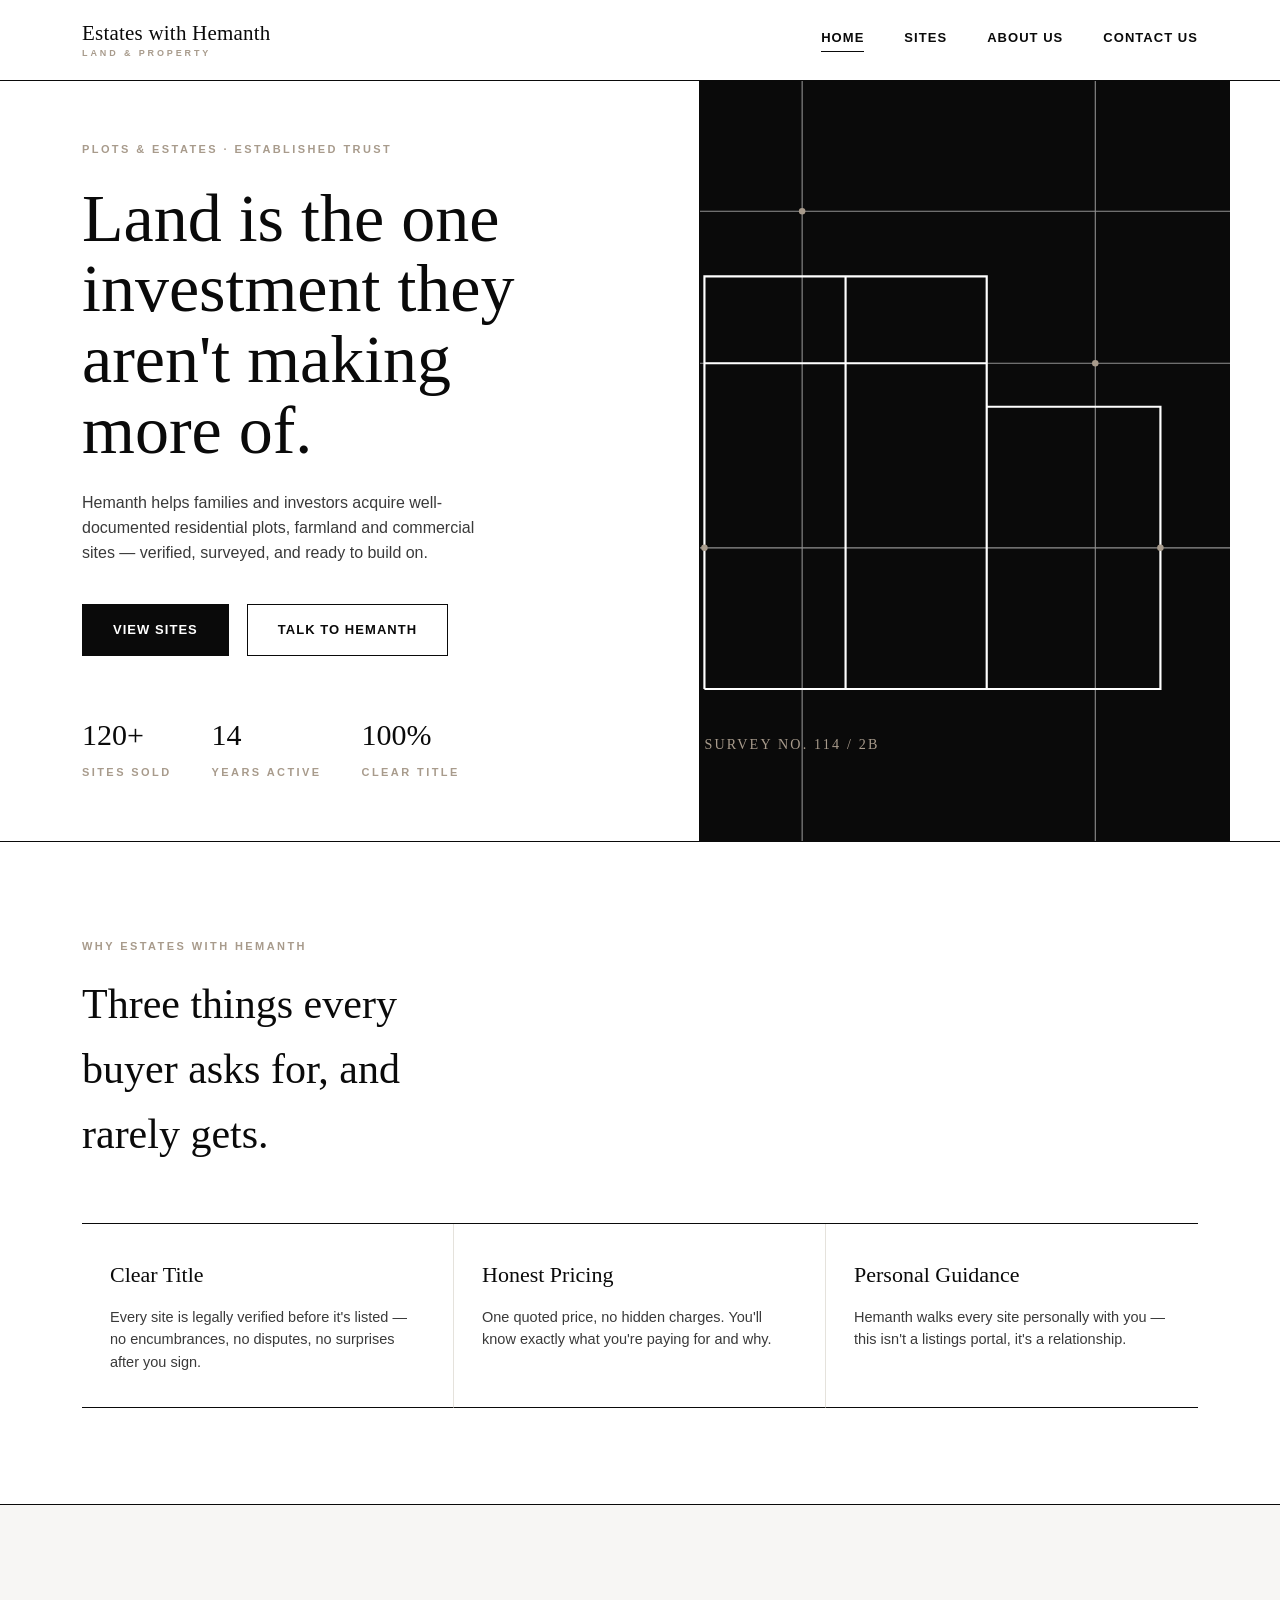
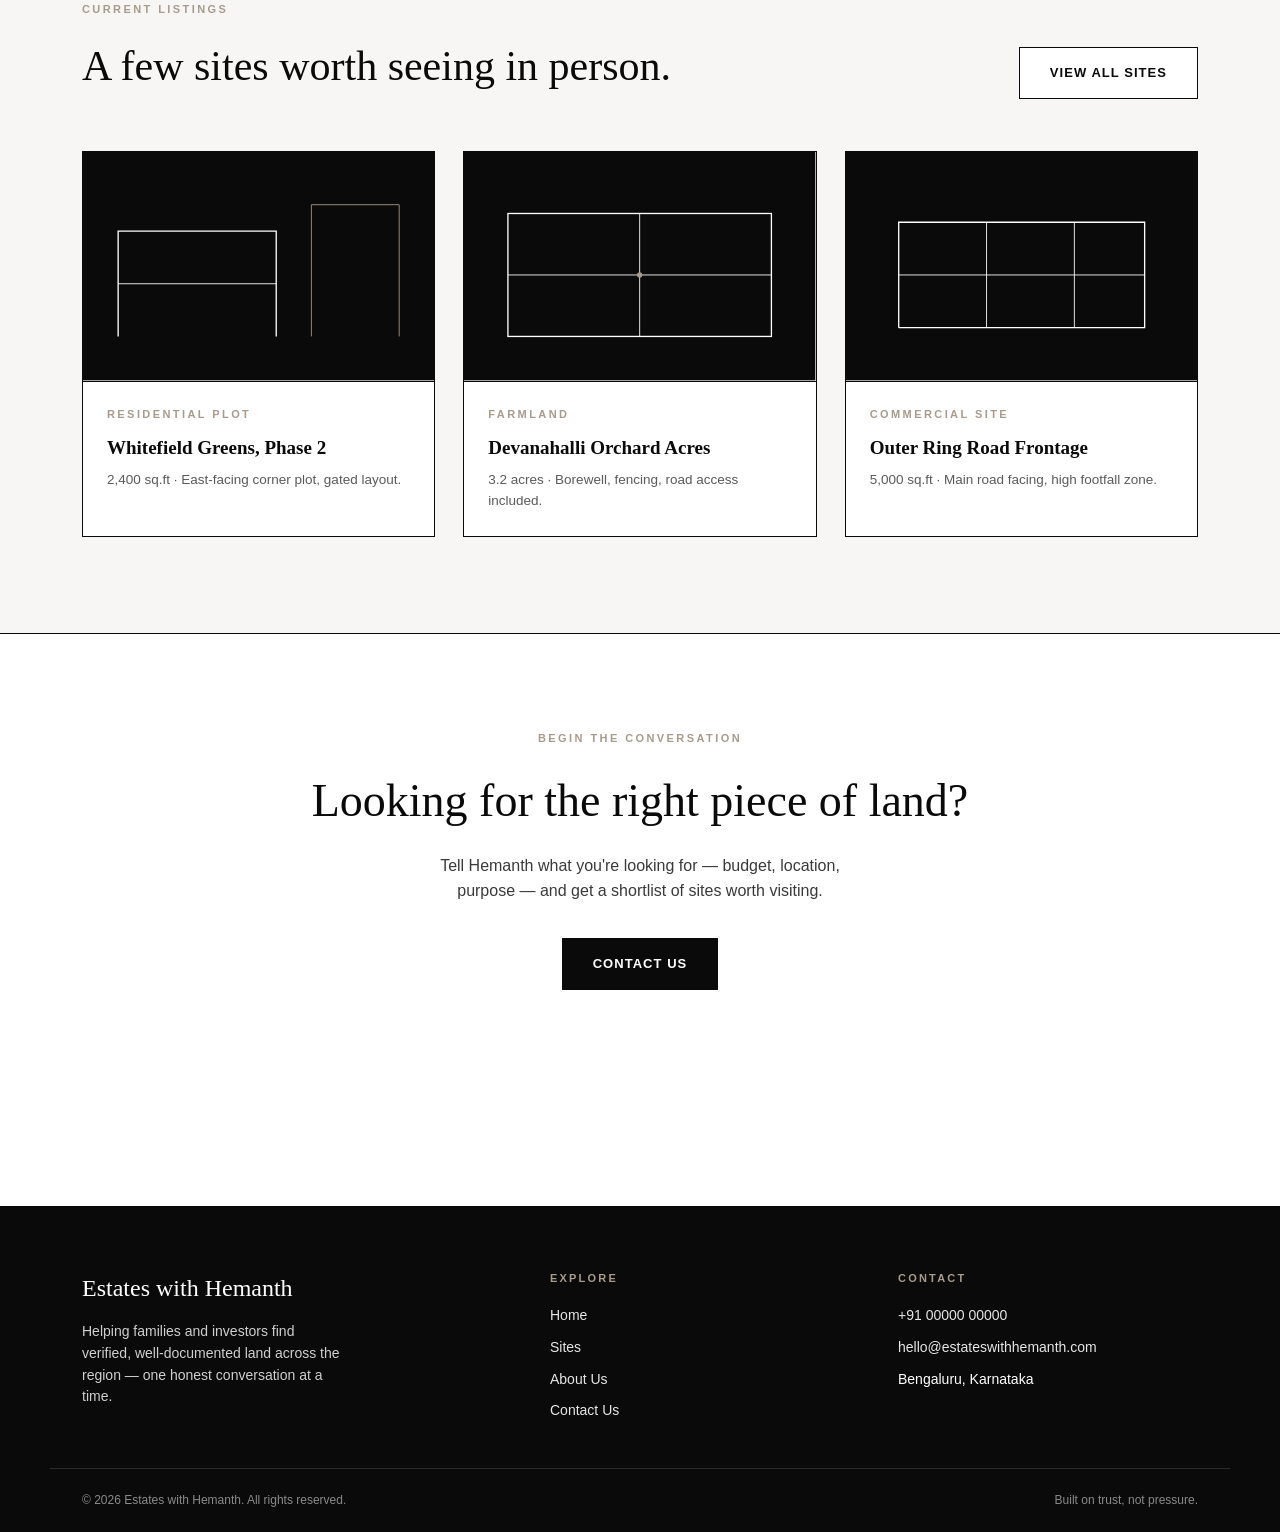
==== index.html @ f748778d "Add files via upload" ====
<!doctype html>
<html lang="en">
<head>
<meta charset="UTF-8">
<meta name="viewport" content="width=device-width, initial-scale=1.0">
<title>Estates with Hemanth — Land &amp; Property</title>
<link rel="stylesheet" href="styles.css">
</head>
<body>

<header class="site-header">
  <div class="nav-inner">
    <a href="index.html" class="brand">
      <span class="b1">Estates with Hemanth</span>
      <span class="b2">Land &amp; Property</span>
    </a>
    <button class="nav-toggle" aria-label="Toggle menu" aria-expanded="false">
      <span></span><span></span><span></span>
    </button>
    <nav class="main-nav">
      <a href="index.html" class="active">Home</a>
      <a href="sites.html">Sites</a>
      <a href="about.html">About Us</a>
      <a href="contact.html">Contact Us</a>
    </nav>
  </div>
</header>

<main>

  <!-- HERO -->
  <section style="padding:0; border-bottom:1px solid var(--black);">
    <div class="wrap" style="display:grid; grid-template-columns:1.1fr .9fr; align-items:stretch; min-height:78vh; gap:0; padding-left:0; padding-right:0;">

      <div style="display:flex; flex-direction:column; justify-content:center; padding:60px 32px;">
        <div class="eyebrow" style="margin-bottom:24px;">Plots &amp; Estates · Established Trust</div>
        <h1 style="font-family:var(--serif); font-weight:400; font-size:clamp(38px,5.6vw,68px); line-height:1.04; max-width:14ch;">
          Land is the one investment they aren't making more of.
        </h1>
        <p style="margin-top:26px; max-width:48ch; font-size:16px; color:#3a3a3a;">
          Hemanth helps families and investors acquire well-documented residential plots, farmland and commercial sites — verified, surveyed, and ready to build on.
        </p>
        <div style="margin-top:38px; display:flex; gap:18px; flex-wrap:wrap;">
          <a href="sites.html" class="btn">View Sites</a>
          <a href="contact.html" class="btn btn-outline">Talk to Hemanth</a>
        </div>

        <div style="margin-top:56px; display:flex; gap:40px; flex-wrap:wrap;">
          <div>
            <div style="font-family:var(--serif); font-size:30px;">120+</div>
            <div class="eyebrow" style="margin-top:6px;">Sites Sold</div>
          </div>
          <div>
            <div style="font-family:var(--serif); font-size:30px;">14</div>
            <div class="eyebrow" style="margin-top:6px;">Years Active</div>
          </div>
          <div>
            <div style="font-family:var(--serif); font-size:30px;">100%</div>
            <div class="eyebrow" style="margin-top:6px;">Clear Title</div>
          </div>
        </div>
      </div>

      <div style="border-left:1px solid var(--black); position:relative; overflow:hidden;">
        <svg viewBox="0 0 600 700" width="100%" height="100%" preserveAspectRatio="xMidYMid slice" style="display:block; min-height:420px;">
          <rect width="600" height="700" fill="#0A0A0A"/>
          <g stroke="#FFFFFF" stroke-width="1" opacity="0.55">
            <line x1="0" y1="120" x2="600" y2="120"/>
            <line x1="0" y1="260" x2="600" y2="260"/>
            <line x1="0" y1="430" x2="600" y2="430"/>
            <line x1="150" y1="0" x2="150" y2="700"/>
            <line x1="420" y1="0" x2="420" y2="700"/>
          </g>
          <g stroke="#FFFFFF" stroke-width="2">
            <polyline points="60,560 60,180 320,180 320,560 60,560" fill="none"/>
            <polyline points="320,300 480,300 480,560 320,560" fill="none"/>
            <line x1="60" y1="260" x2="320" y2="260"/>
            <line x1="190" y1="180" x2="190" y2="560"/>
          </g>
          <g fill="#A89B8C">
            <circle cx="150" cy="120" r="3"/>
            <circle cx="420" cy="260" r="3"/>
            <circle cx="60" cy="430" r="3"/>
            <circle cx="480" cy="430" r="3"/>
          </g>
          <text x="60" y="615" fill="#A89B8C" font-family="Georgia, serif" font-size="13" letter-spacing="2">SURVEY NO. 114 / 2B</text>
        </svg>
      </div>
    </div>
  </section>

  <!-- WHY US -->
  <section>
    <div class="wrap">
      <div class="eyebrow">Why Estates with Hemanth</div>
      <h2 style="font-family:var(--serif); font-weight:400; font-size:clamp(28px,3.6vw,42px); margin-top:16px; max-width:20ch;">
        Three things every buyer asks for, and rarely gets.
      </h2>

      <div style="margin-top:56px; display:grid; grid-template-columns:repeat(3,1fr); gap:0; border-top:1px solid var(--black);">
        <div style="padding:34px 28px; border-right:1px solid var(--hairline); border-bottom:1px solid var(--black);">
          <div style="font-family:var(--serif); font-size:22px; margin-bottom:14px;">Clear Title</div>
          <p style="font-size:14.5px; color:#3a3a3a;">Every site is legally verified before it's listed — no encumbrances, no disputes, no surprises after you sign.</p>
        </div>
        <div style="padding:34px 28px; border-right:1px solid var(--hairline); border-bottom:1px solid var(--black);">
          <div style="font-family:var(--serif); font-size:22px; margin-bottom:14px;">Honest Pricing</div>
          <p style="font-size:14.5px; color:#3a3a3a;">One quoted price, no hidden charges. You'll know exactly what you're paying for and why.</p>
        </div>
        <div style="padding:34px 28px; border-bottom:1px solid var(--black);">
          <div style="font-family:var(--serif); font-size:22px; margin-bottom:14px;">Personal Guidance</div>
          <p style="font-size:14.5px; color:#3a3a3a;">Hemanth walks every site personally with you — this isn't a listings portal, it's a relationship.</p>
        </div>
      </div>
    </div>
  </section>

  <!-- FEATURED SITES PREVIEW -->
  <section style="background:var(--off); border-top:1px solid var(--black); border-bottom:1px solid var(--black);">
    <div class="wrap">
      <div style="display:flex; justify-content:space-between; align-items:flex-end; flex-wrap:wrap; gap:18px;">
        <div>
          <div class="eyebrow">Current Listings</div>
          <h2 style="font-family:var(--serif); font-weight:400; font-size:clamp(28px,3.6vw,42px); margin-top:16px;">A few sites worth seeing in person.</h2>
        </div>
        <a href="sites.html" class="btn-outline btn" style="white-space:nowrap;">View All Sites</a>
      </div>

      <div style="margin-top:52px; display:grid; grid-template-columns:repeat(3,1fr); gap:28px;">

        <article style="background:var(--white); border:1px solid var(--black);">
          <svg viewBox="0 0 400 260" width="100%" style="display:block; border-bottom:1px solid var(--black);">
            <rect width="400" height="260" fill="#0A0A0A"/>
            <polyline points="40,210 40,90 220,90 220,210" fill="none" stroke="#fff" stroke-width="1.5"/>
            <line x1="40" y1="150" x2="220" y2="150" stroke="#fff" stroke-width="1"/>
            <line x1="260" y1="60" x2="360" y2="60" stroke="#A89B8C" stroke-width="1"/>
            <line x1="260" y1="60" x2="260" y2="210" stroke="#A89B8C" stroke-width="1"/>
            <line x1="360" y1="60" x2="360" y2="210" stroke="#A89B8C" stroke-width="1"/>
          </svg>
          <div style="padding:24px;">
            <div class="eyebrow">Residential Plot</div>
            <h3 style="font-family:var(--serif); font-size:19px; margin-top:10px;">Whitefield Greens, Phase 2</h3>
            <p style="font-size:13.5px; color:#5a5a5a; margin-top:8px;">2,400 sq.ft · East-facing corner plot, gated layout.</p>
          </div>
        </article>

        <article style="background:var(--white); border:1px solid var(--black);">
          <svg viewBox="0 0 400 260" width="100%" style="display:block; border-bottom:1px solid var(--black);">
            <rect width="400" height="260" fill="#0A0A0A"/>
            <rect x="50" y="70" width="300" height="140" fill="none" stroke="#fff" stroke-width="1.5"/>
            <line x1="50" y1="140" x2="350" y2="140" stroke="#fff" stroke-width="1"/>
            <line x1="200" y1="70" x2="200" y2="210" stroke="#fff" stroke-width="1"/>
            <circle cx="200" cy="140" r="3" fill="#A89B8C"/>
          </svg>
          <div style="padding:24px;">
            <div class="eyebrow">Farmland</div>
            <h3 style="font-family:var(--serif); font-size:19px; margin-top:10px;">Devanahalli Orchard Acres</h3>
            <p style="font-size:13.5px; color:#5a5a5a; margin-top:8px;">3.2 acres · Borewell, fencing, road access included.</p>
          </div>
        </article>

        <article style="background:var(--white); border:1px solid var(--black);">
          <svg viewBox="0 0 400 260" width="100%" style="display:block; border-bottom:1px solid var(--black);">
            <rect width="400" height="260" fill="#0A0A0A"/>
            <polyline points="60,200 60,80 340,80 340,200 60,200" fill="none" stroke="#fff" stroke-width="1.5"/>
            <line x1="60" y1="140" x2="340" y2="140" stroke="#fff" stroke-width="1"/>
            <line x1="160" y1="80" x2="160" y2="200" stroke="#fff" stroke-width="1"/>
            <line x1="260" y1="80" x2="260" y2="200" stroke="#fff" stroke-width="1"/>
          </svg>
          <div style="padding:24px;">
            <div class="eyebrow">Commercial Site</div>
            <h3 style="font-family:var(--serif); font-size:19px; margin-top:10px;">Outer Ring Road Frontage</h3>
            <p style="font-size:13.5px; color:#5a5a5a; margin-top:8px;">5,000 sq.ft · Main road facing, high footfall zone.</p>
          </div>
        </article>

      </div>
    </div>
  </section>

  <!-- CTA -->
  <section style="text-align:center;">
    <div class="wrap">
      <div class="eyebrow" style="justify-content:center; display:flex;">Begin the Conversation</div>
      <h2 style="font-family:var(--serif); font-weight:400; font-size:clamp(28px,4vw,46px); margin-top:18px;">
        Looking for the right piece of land?
      </h2>
      <p style="max-width:50ch; margin:18px auto 0; color:#3a3a3a;">Tell Hemanth what you're looking for — budget, location, purpose — and get a shortlist of sites worth visiting.</p>
      <div style="margin-top:34px;">
        <a href="contact.html" class="btn">Contact Us</a>
      </div>
    </div>
  </section>

</main>

<footer class="site-footer">
  <div class="footer-inner">
    <div>
      <div class="footer-brand">Estates with Hemanth</div>
      <p>Helping families and investors find verified, well-documented land across the region — one honest conversation at a time.</p>
    </div>
    <div>
      <h4>Explore</h4>
      <ul>
        <li><a href="index.html">Home</a></li>
        <li><a href="sites.html">Sites</a></li>
        <li><a href="about.html">About Us</a></li>
        <li><a href="contact.html">Contact Us</a></li>
      </ul>
    </div>
    <div>
      <h4>Contact</h4>
      <ul>
        <li><a href="tel:+910000000000">+91 00000 00000</a></li>
        <li><a href="mailto:hello@estateswithhemanth.com">hello@estateswithhemanth.com</a></li>
        <li>Bengaluru, Karnataka</li>
      </ul>
    </div>
  </div>
  <div class="footer-bottom">
    <span>© 2026 Estates with Hemanth. All rights reserved.</span>
    <span>Built on trust, not pressure.</span>
  </div>
</footer>

<script src="main.js"></script>
</body>
</html>
---- styles.css ----
/* ===========================================================
   ESTATES WITH HEMANTH — shared stylesheet
   Palette: #0A0A0A black, #FFFFFF white, #A89B8C stone, #E5E2DC hairline
=========================================================== */

:root{
  --black: #0A0A0A;
  --white: #FFFFFF;
  --stone: #A89B8C;
  --hairline: #E5E2DC;
  --off: #F7F6F4;

  --serif: Georgia, 'Times New Roman', Times, serif;
  --sans: -apple-system, BlinkMacSystemFont, 'Segoe UI', Helvetica, Arial, sans-serif;

  --maxw: 1180px;
}

*{ margin:0; padding:0; box-sizing:border-box; }

html{ scroll-behavior:smooth; }

body{
  background:var(--white);
  color:var(--black);
  font-family:var(--sans);
  line-height:1.55;
  -webkit-font-smoothing:antialiased;
}

a{ color:inherit; text-decoration:none; }

img{ display:block; max-width:100%; }

.wrap{
  max-width:var(--maxw);
  margin:0 auto;
  padding:0 32px;
}

/* ---------- focus visibility ---------- */
a:focus-visible,
button:focus-visible,
input:focus-visible,
textarea:focus-visible{
  outline: 2px solid var(--black);
  outline-offset: 3px;
}

/* ---------- eyebrow / label style ---------- */
.eyebrow{
  font-family:var(--sans);
  font-size:11px;
  letter-spacing:.22em;
  text-transform:uppercase;
  color:var(--stone);
  font-weight:600;
}

/* ---------- survey-line divider (signature element) ---------- */
.surveyline{
  display:flex;
  align-items:center;
  gap:6px;
  width:100%;
}
.surveyline .tick{
  width:1px;
  height:10px;
  background:var(--black);
}
.surveyline .run{
  flex:1;
  height:1px;
  background:var(--black);
}

/* ===========================================================
   HEADER / NAV
=========================================================== */
header.site-header{
  position:sticky;
  top:0;
  z-index:50;
  background:rgba(255,255,255,.92);
  backdrop-filter:saturate(180%) blur(8px);
  border-bottom:1px solid var(--black);
}

.nav-inner{
  display:flex;
  align-items:center;
  justify-content:space-between;
  padding:22px 32px;
  max-width:var(--maxw);
  margin:0 auto;
}

.brand{
  font-family:var(--serif);
  font-size:21px;
  letter-spacing:.01em;
  font-weight:400;
  display:flex;
  flex-direction:column;
  line-height:1.05;
}
.brand .b1{ font-size:21px; }
.brand .b2{
  font-family:var(--sans);
  font-size:9px;
  letter-spacing:.32em;
  text-transform:uppercase;
  color:var(--stone);
  margin-top:5px;
  font-weight:600;
}

nav.main-nav{
  display:flex;
  gap:40px;
}

nav.main-nav a{
  font-size:13px;
  letter-spacing:.08em;
  text-transform:uppercase;
  font-weight:600;
  position:relative;
  padding-bottom:4px;
}

nav.main-nav a::after{
  content:'';
  position:absolute;
  left:0; right:100%;
  bottom:0;
  height:1px;
  background:var(--black);
  transition:right .25s ease;
}
nav.main-nav a:hover::after,
nav.main-nav a.active::after{
  right:0;
}
nav.main-nav a.active{ color:var(--black); }

.nav-toggle{
  display:none;
  flex-direction:column;
  gap:5px;
  background:none;
  border:none;
  cursor:pointer;
  padding:6px;
}
.nav-toggle span{
  width:24px;
  height:1.5px;
  background:var(--black);
  display:block;
}

@media (max-width:760px){
  nav.main-nav{
    position:fixed;
    inset:65px 0 0 0;
    background:var(--white);
    flex-direction:column;
    gap:0;
    padding:10px 32px 32px;
    transform:translateY(-110%);
    transition:transform .3s ease;
    border-top:1px solid var(--black);
  }
  nav.main-nav.open{ transform:translateY(0); }
  nav.main-nav a{
    padding:16px 0;
    border-bottom:1px solid var(--hairline);
    font-size:15px;
  }
  .nav-toggle{ display:flex; }
}

/* ===========================================================
   FOOTER
=========================================================== */
footer.site-footer{
  background:var(--black);
  color:var(--white);
  margin-top:120px;
}
.footer-inner{
  max-width:var(--maxw);
  margin:0 auto;
  padding:64px 32px 36px;
  display:grid;
  grid-template-columns:1.4fr 1fr 1fr;
  gap:48px;
}
.footer-inner h4{
  font-size:11px;
  letter-spacing:.2em;
  text-transform:uppercase;
  color:var(--stone);
  margin-bottom:18px;
  font-weight:600;
}
.footer-brand{
  font-family:var(--serif);
  font-size:24px;
  margin-bottom:14px;
}
.footer-inner p{
  font-size:14px;
  color:#cfcfcf;
  max-width:34ch;
}
.footer-inner ul{ list-style:none; }
.footer-inner ul li{ margin-bottom:10px; font-size:14px; }
.footer-inner ul a{ color:#e6e6e6; }
.footer-inner ul a:hover{ color:var(--white); text-decoration:underline; }
.footer-bottom{
  border-top:1px solid #2a2a2a;
  padding:22px 32px;
  max-width:var(--maxw);
  margin:0 auto;
  font-size:12px;
  color:#8a8a8a;
  display:flex;
  justify-content:space-between;
  flex-wrap:wrap;
  gap:10px;
}
@media (max-width:700px){
  .footer-inner{ grid-template-columns:1fr; }
}

/* ===========================================================
   BUTTONS
=========================================================== */
.btn{
  display:inline-flex;
  align-items:center;
  gap:10px;
  padding:15px 30px;
  font-size:13px;
  letter-spacing:.08em;
  text-transform:uppercase;
  font-weight:600;
  border:1px solid var(--black);
  cursor:pointer;
  background:var(--black);
  color:var(--white);
  transition:background .2s ease, color .2s ease;
}
.btn:hover{ background:var(--white); color:var(--black); }

.btn-outline{
  background:var(--white);
  color:var(--black);
}
.btn-outline:hover{
  background:var(--black);
  color:var(--white);
}

.btn-light{
  border-color:var(--white);
  background:var(--white);
  color:var(--black);
}
.btn-light:hover{
  background:transparent;
  color:var(--white);
}

/* ===========================================================
   PAGE HERO (interior pages)
=========================================================== */
.page-hero{
  padding:70px 0 50px;
  border-bottom:1px solid var(--black);
}
.page-hero .eyebrow{ margin-bottom:18px; }
.page-hero h1{
  font-family:var(--serif);
  font-weight:400;
  font-size:clamp(34px,5vw,58px);
  line-height:1.05;
  max-width:16ch;
}
.page-hero .lede{
  margin-top:22px;
  max-width:56ch;
  font-size:16px;
  color:#3a3a3a;
}

/* ===========================================================
   GENERIC SECTION SPACING
=========================================================== */
section{ padding:96px 0; }
@media (max-width:700px){
  section{ padding:64px 0; }
}
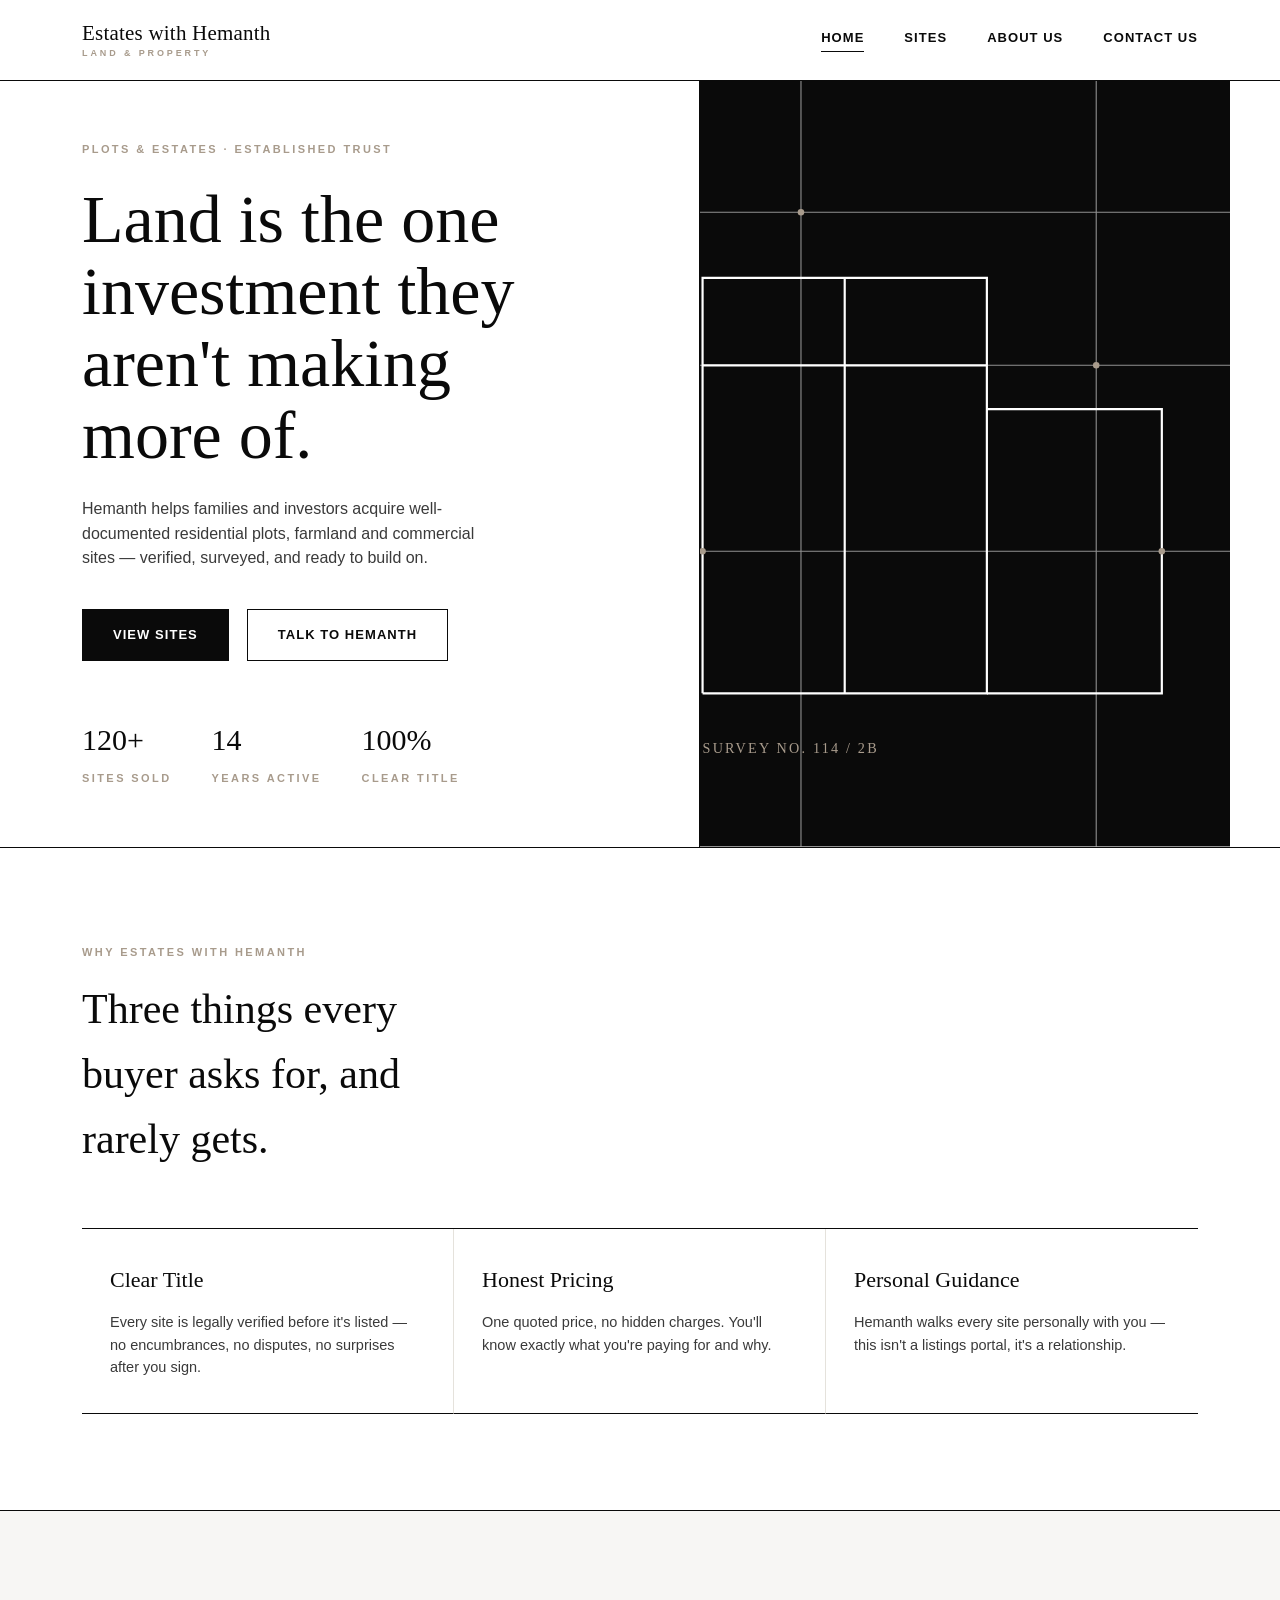
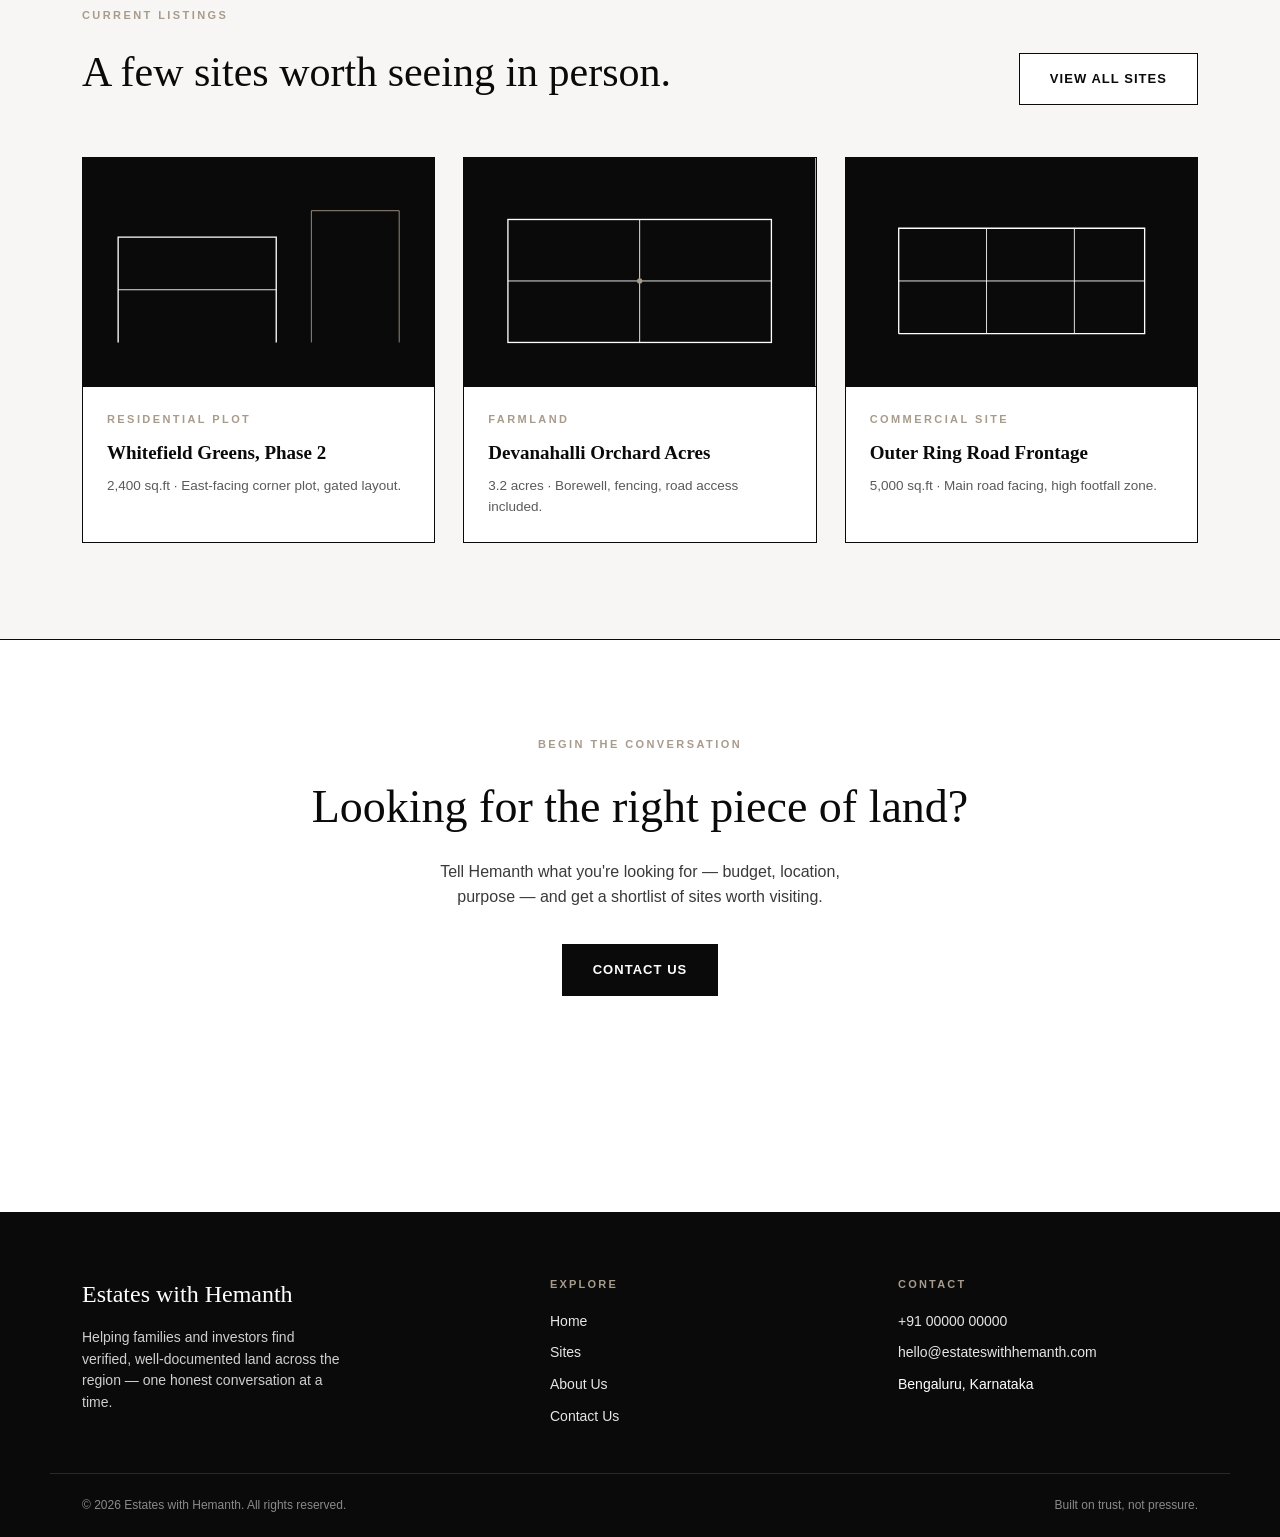
==== commit 3e40bab5: "Add files via upload" ====
--- a/index.html
+++ b/index.html
@@ -30,11 +30,11 @@
 
   <!-- HERO -->
   <section style="padding:0; border-bottom:1px solid var(--black);">
-    <div class="wrap" style="display:grid; grid-template-columns:1.1fr .9fr; align-items:stretch; min-height:78vh; gap:0; padding-left:0; padding-right:0;">
-
-      <div style="display:flex; flex-direction:column; justify-content:center; padding:60px 32px;">
+    <div class="wrap split-hero">
+
+      <div class="hero-copy">
         <div class="eyebrow" style="margin-bottom:24px;">Plots &amp; Estates · Established Trust</div>
-        <h1 style="font-family:var(--serif); font-weight:400; font-size:clamp(38px,5.6vw,68px); line-height:1.04; max-width:14ch;">
+        <h1 style="font-family:var(--serif); font-weight:400; font-size:clamp(32px,5.6vw,68px); line-height:1.06; max-width:14ch;">
           Land is the one investment they aren't making more of.
         </h1>
         <p style="margin-top:26px; max-width:48ch; font-size:16px; color:#3a3a3a;">
@@ -45,7 +45,7 @@
           <a href="contact.html" class="btn btn-outline">Talk to Hemanth</a>
         </div>
 
-        <div style="margin-top:56px; display:flex; gap:40px; flex-wrap:wrap;">
+        <div class="hero-stats">
           <div>
             <div style="font-family:var(--serif); font-size:30px;">120+</div>
             <div class="eyebrow" style="margin-top:6px;">Sites Sold</div>
@@ -61,7 +61,7 @@
         </div>
       </div>
 
-      <div style="border-left:1px solid var(--black); position:relative; overflow:hidden;">
+      <div class="hero-art">
         <svg viewBox="0 0 600 700" width="100%" height="100%" preserveAspectRatio="xMidYMid slice" style="display:block; min-height:420px;">
           <rect width="600" height="700" fill="#0A0A0A"/>
           <g stroke="#FFFFFF" stroke-width="1" opacity="0.55">
@@ -97,16 +97,16 @@
         Three things every buyer asks for, and rarely gets.
       </h2>
 
-      <div style="margin-top:56px; display:grid; grid-template-columns:repeat(3,1fr); gap:0; border-top:1px solid var(--black);">
-        <div style="padding:34px 28px; border-right:1px solid var(--hairline); border-bottom:1px solid var(--black);">
+      <div class="grid-3">
+        <div>
           <div style="font-family:var(--serif); font-size:22px; margin-bottom:14px;">Clear Title</div>
           <p style="font-size:14.5px; color:#3a3a3a;">Every site is legally verified before it's listed — no encumbrances, no disputes, no surprises after you sign.</p>
         </div>
-        <div style="padding:34px 28px; border-right:1px solid var(--hairline); border-bottom:1px solid var(--black);">
+        <div>
           <div style="font-family:var(--serif); font-size:22px; margin-bottom:14px;">Honest Pricing</div>
           <p style="font-size:14.5px; color:#3a3a3a;">One quoted price, no hidden charges. You'll know exactly what you're paying for and why.</p>
         </div>
-        <div style="padding:34px 28px; border-bottom:1px solid var(--black);">
+        <div>
           <div style="font-family:var(--serif); font-size:22px; margin-bottom:14px;">Personal Guidance</div>
           <p style="font-size:14.5px; color:#3a3a3a;">Hemanth walks every site personally with you — this isn't a listings portal, it's a relationship.</p>
         </div>
@@ -117,7 +117,7 @@
   <!-- FEATURED SITES PREVIEW -->
   <section style="background:var(--off); border-top:1px solid var(--black); border-bottom:1px solid var(--black);">
     <div class="wrap">
-      <div style="display:flex; justify-content:space-between; align-items:flex-end; flex-wrap:wrap; gap:18px;">
+      <div class="section-head-row">
         <div>
           <div class="eyebrow">Current Listings</div>
           <h2 style="font-family:var(--serif); font-weight:400; font-size:clamp(28px,3.6vw,42px); margin-top:16px;">A few sites worth seeing in person.</h2>
@@ -125,7 +125,7 @@
         <a href="sites.html" class="btn-outline btn" style="white-space:nowrap;">View All Sites</a>
       </div>
 
-      <div style="margin-top:52px; display:grid; grid-template-columns:repeat(3,1fr); gap:28px;">
+      <div class="grid-cards-3">
 
         <article style="background:var(--white); border:1px solid var(--black);">
           <svg viewBox="0 0 400 260" width="100%" style="display:block; border-bottom:1px solid var(--black);">
--- a/styles.css
+++ b/styles.css
@@ -36,6 +36,9 @@
   max-width:var(--maxw);
   margin:0 auto;
   padding:0 32px;
+}
+@media (max-width:600px){
+  .wrap{ padding:0 20px; }
 }
 
 /* ---------- focus visibility ---------- */
@@ -94,6 +97,9 @@
   padding:22px 32px;
   max-width:var(--maxw);
   margin:0 auto;
+}
+@media (max-width:600px){
+  .nav-inner{ padding:16px 20px; }
 }
 
 .brand{
@@ -164,14 +170,16 @@
 @media (max-width:760px){
   nav.main-nav{
     position:fixed;
-    inset:65px 0 0 0;
+    inset:0 0 0 0;
+    top:64px;
     background:var(--white);
     flex-direction:column;
     gap:0;
-    padding:10px 32px 32px;
+    padding:10px 20px 32px;
     transform:translateY(-110%);
     transition:transform .3s ease;
     border-top:1px solid var(--black);
+    overflow-y:auto;
   }
   nav.main-nav.open{ transform:translateY(0); }
   nav.main-nav a{
@@ -233,7 +241,8 @@
   gap:10px;
 }
 @media (max-width:700px){
-  .footer-inner{ grid-template-columns:1fr; }
+  .footer-inner{ grid-template-columns:1fr; padding:48px 20px 28px; gap:36px; }
+  .footer-bottom{ padding:18px 20px; flex-direction:column; }
 }
 
 /* ===========================================================
@@ -255,6 +264,9 @@
   transition:background .2s ease, color .2s ease;
 }
 .btn:hover{ background:var(--white); color:var(--black); }
+@media (max-width:600px){
+  .btn{ padding:14px 22px; font-size:12.5px; width:100%; justify-content:center; }
+}
 
 .btn-outline{
   background:var(--white);
@@ -296,6 +308,10 @@
   font-size:16px;
   color:#3a3a3a;
 }
+@media (max-width:600px){
+  .page-hero{ padding:48px 0 36px; }
+  .page-hero .lede{ font-size:15px; }
+}
 
 /* ===========================================================
    GENERIC SECTION SPACING
@@ -304,3 +320,111 @@
 @media (max-width:700px){
   section{ padding:64px 0; }
 }
+
+/* ===========================================================
+   RESPONSIVE GRID HELPERS
+   Used to replace fragile inline grid-template-columns rules
+=========================================================== */
+
+/* Hero split: copy + illustration */
+.split-hero{
+  display:grid;
+  grid-template-columns:1.1fr .9fr;
+  align-items:stretch;
+  min-height:78vh;
+  gap:0;
+  padding-left:0;
+  padding-right:0;
+}
+.split-hero .hero-copy{
+  display:flex;
+  flex-direction:column;
+  justify-content:center;
+  padding:60px 32px;
+}
+.split-hero .hero-art{
+  border-left:1px solid var(--black);
+  position:relative;
+  overflow:hidden;
+}
+.split-hero .hero-stats{
+  margin-top:56px;
+  display:flex;
+  gap:40px;
+  flex-wrap:wrap;
+}
+@media (max-width:860px){
+  .split-hero{
+    grid-template-columns:1fr;
+    min-height:0;
+  }
+  .split-hero .hero-copy{ padding:48px 20px 36px; order:1; }
+  .split-hero .hero-art{
+    border-left:none;
+    border-bottom:1px solid var(--black);
+    min-height:260px;
+    order:0;
+  }
+  .split-hero .hero-art svg{ min-height:260px !important; }
+}
+@media (max-width:600px){
+  .split-hero .hero-copy{ padding:40px 20px 32px; }
+  .split-hero .hero-stats{ gap:28px; margin-top:40px; }
+}
+
+/* Generic 3-column bordered feature grid (Why Us / Commitments) */
+.grid-3{
+  margin-top:56px;
+  display:grid;
+  grid-template-columns:repeat(3,1fr);
+  gap:0;
+  border-top:1px solid var(--black);
+}
+.grid-3 > *{
+  padding:34px 28px;
+  border-right:1px solid var(--hairline);
+  border-bottom:1px solid var(--black);
+}
+.grid-3 > *:last-child{ border-right:none; }
+@media (max-width:860px){
+  .grid-3{ grid-template-columns:1fr; }
+  .grid-3 > *{ border-right:none; }
+}
+
+/* 3-column card grid (Featured Sites preview) */
+.grid-cards-3{
+  margin-top:52px;
+  display:grid;
+  grid-template-columns:repeat(3,1fr);
+  gap:28px;
+}
+@media (max-width:860px){
+  .grid-cards-3{ grid-template-columns:repeat(2,1fr); gap:20px; }
+}
+@media (max-width:600px){
+  .grid-cards-3{ grid-template-columns:1fr; }
+}
+
+/* Generic 2-column content split (About story / image) */
+.grid-2{
+  display:grid;
+  grid-template-columns:1fr 1fr;
+  gap:64px;
+  align-items:start;
+}
+@media (max-width:860px){
+  .grid-2{ grid-template-columns:1fr; gap:40px; }
+}
+
+/* Header row: heading + action button */
+.section-head-row{
+  display:flex;
+  justify-content:space-between;
+  align-items:flex-end;
+  flex-wrap:wrap;
+  gap:18px;
+}
+@media (max-width:600px){
+  .section-head-row{ align-items:flex-start; }
+  .section-head-row .btn{ width:auto; }
+}
